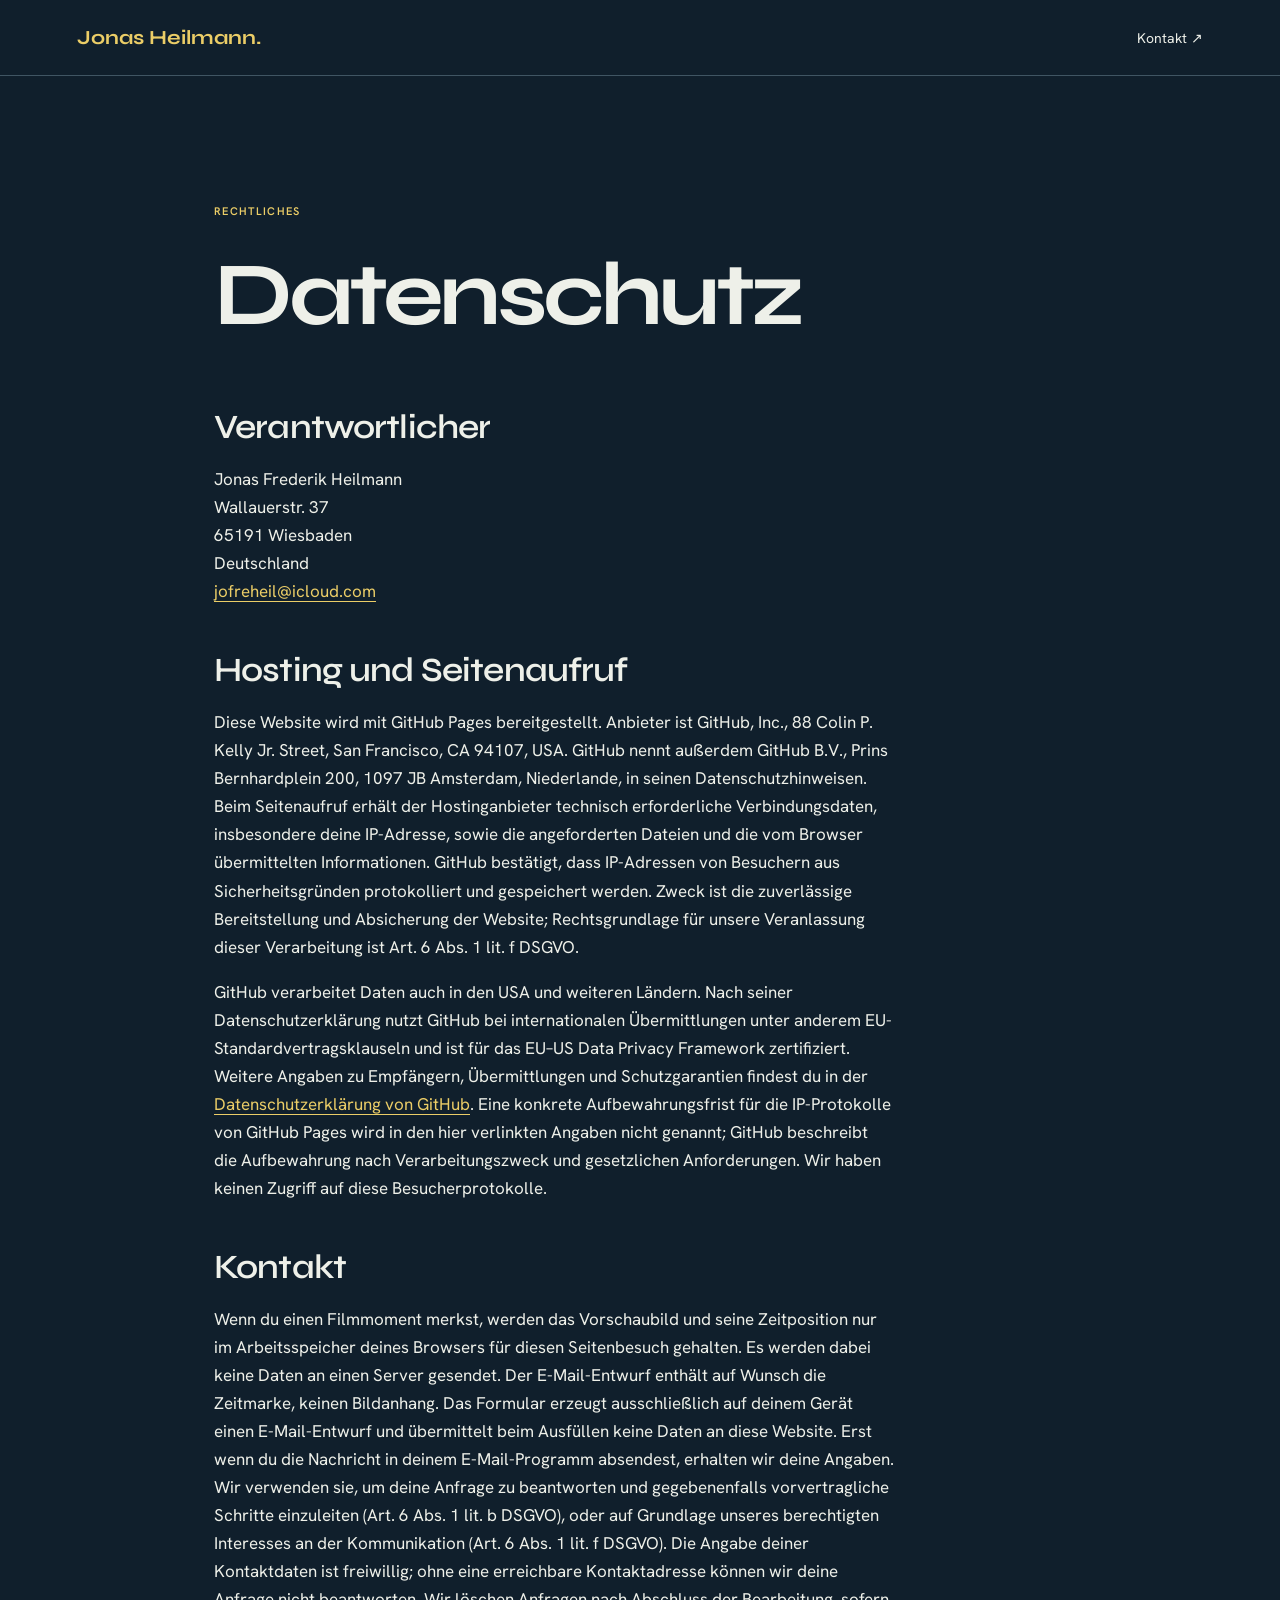
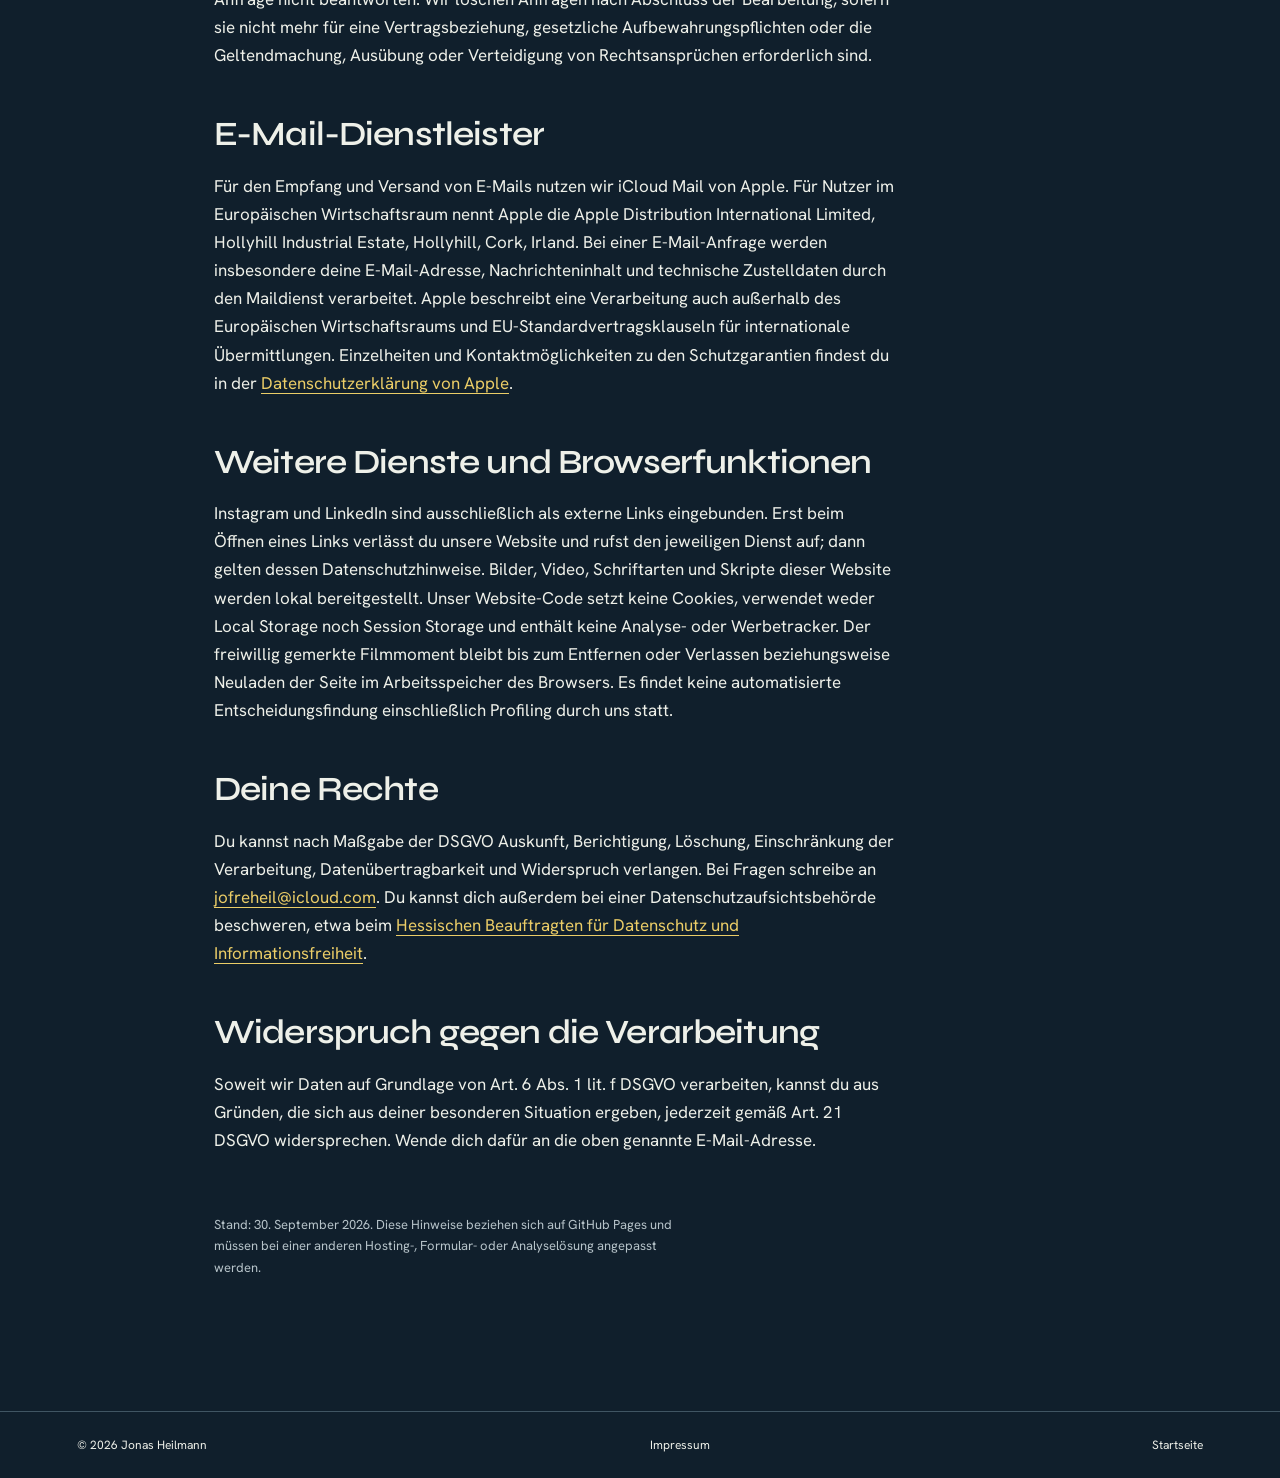
==== docs/datenschutz.html @ 72af3a59 "Publish Jonas Heilmann portfolio with scroll-driven showreel" ====
<!doctype html><html lang="de"><head><meta charset="utf-8"><meta name="viewport" content="width=device-width,initial-scale=1"><meta name="robots" content="noindex"><title>Datenschutz | Jonas Heilmann</title><link rel="stylesheet" href="legal.css"></head><body>
<header><a href="index.html">Jonas Heilmann.</a><a href="index.html#kontakt">Kontakt ↗</a></header><main>
<p class="kicker">RECHTLICHES</p><h1>Datenschutz</h1>
<h2>Verantwortlicher</h2><p>Jonas Frederik Heilmann<br>Wallauerstr. 37<br>65191 Wiesbaden<br>Deutschland<br><a href="mailto:jofreheil@icloud.com">jofreheil@icloud.com</a></p>
<h2>Hosting und Seitenaufruf</h2><p>Diese Website wird mit GitHub Pages bereitgestellt. Anbieter ist GitHub, Inc., 88 Colin P. Kelly Jr. Street, San Francisco, CA 94107, USA. GitHub nennt außerdem GitHub B.V., Prins Bernhardplein 200, 1097 JB Amsterdam, Niederlande, in seinen Datenschutzhinweisen. Beim Seitenaufruf erhält der Hostinganbieter technisch erforderliche Verbindungsdaten, insbesondere deine IP-Adresse, sowie die angeforderten Dateien und die vom Browser übermittelten Informationen. GitHub bestätigt, dass IP-Adressen von Besuchern aus Sicherheitsgründen protokolliert und gespeichert werden. Zweck ist die zuverlässige Bereitstellung und Absicherung der Website; Rechtsgrundlage für unsere Veranlassung dieser Verarbeitung ist Art. 6 Abs. 1 lit. f DSGVO.</p>
<p>GitHub verarbeitet Daten auch in den USA und weiteren Ländern. Nach seiner Datenschutzerklärung nutzt GitHub bei internationalen Übermittlungen unter anderem EU-Standardvertragsklauseln und ist für das EU–US Data Privacy Framework zertifiziert. Weitere Angaben zu Empfängern, Übermittlungen und Schutzgarantien findest du in der <a href="https://docs.github.com/en/site-policy/privacy-policies/github-general-privacy-statement">Datenschutzerklärung von GitHub</a>. Eine konkrete Aufbewahrungsfrist für die IP-Protokolle von GitHub Pages wird in den hier verlinkten Angaben nicht genannt; GitHub beschreibt die Aufbewahrung nach Verarbeitungszweck und gesetzlichen Anforderungen. Wir haben keinen Zugriff auf diese Besucherprotokolle.</p>
<h2>Kontakt</h2><p>Wenn du einen Filmmoment merkst, werden das Vorschaubild und seine Zeitposition nur im Arbeitsspeicher deines Browsers für diesen Seitenbesuch gehalten. Es werden dabei keine Daten an einen Server gesendet. Der E-Mail-Entwurf enthält auf Wunsch die Zeitmarke, keinen Bildanhang. Das Formular erzeugt ausschließlich auf deinem Gerät einen E-Mail-Entwurf und übermittelt beim Ausfüllen keine Daten an diese Website. Erst wenn du die Nachricht in deinem E-Mail-Programm absendest, erhalten wir deine Angaben. Wir verwenden sie, um deine Anfrage zu beantworten und gegebenenfalls vorvertragliche Schritte einzuleiten (Art. 6 Abs. 1 lit. b DSGVO), oder auf Grundlage unseres berechtigten Interesses an der Kommunikation (Art. 6 Abs. 1 lit. f DSGVO). Die Angabe deiner Kontaktdaten ist freiwillig; ohne eine erreichbare Kontaktadresse können wir deine Anfrage nicht beantworten. Wir löschen Anfragen nach Abschluss der Bearbeitung, sofern sie nicht mehr für eine Vertragsbeziehung, gesetzliche Aufbewahrungspflichten oder die Geltendmachung, Ausübung oder Verteidigung von Rechtsansprüchen erforderlich sind.</p>
<h2>E-Mail-Dienstleister</h2><p>Für den Empfang und Versand von E-Mails nutzen wir iCloud Mail von Apple. Für Nutzer im Europäischen Wirtschaftsraum nennt Apple die Apple Distribution International Limited, Hollyhill Industrial Estate, Hollyhill, Cork, Irland. Bei einer E-Mail-Anfrage werden insbesondere deine E-Mail-Adresse, Nachrichteninhalt und technische Zustelldaten durch den Maildienst verarbeitet. Apple beschreibt eine Verarbeitung auch außerhalb des Europäischen Wirtschaftsraums und EU-Standardvertragsklauseln für internationale Übermittlungen. Einzelheiten und Kontaktmöglichkeiten zu den Schutzgarantien findest du in der <a href="https://www.apple.com/legal/privacy/de-ww/">Datenschutzerklärung von Apple</a>.</p>
<h2>Weitere Dienste und Browserfunktionen</h2><p>Instagram und LinkedIn sind ausschließlich als externe Links eingebunden. Erst beim Öffnen eines Links verlässt du unsere Website und rufst den jeweiligen Dienst auf; dann gelten dessen Datenschutzhinweise. Bilder, Video, Schriftarten und Skripte dieser Website werden lokal bereitgestellt. Unser Website-Code setzt keine Cookies, verwendet weder Local Storage noch Session Storage und enthält keine Analyse- oder Werbetracker. Der freiwillig gemerkte Filmmoment bleibt bis zum Entfernen oder Verlassen beziehungsweise Neuladen der Seite im Arbeitsspeicher des Browsers. Es findet keine automatisierte Entscheidungsfindung einschließlich Profiling durch uns statt.</p>
<h2>Deine Rechte</h2><p>Du kannst nach Maßgabe der DSGVO Auskunft, Berichtigung, Löschung, Einschränkung der Verarbeitung, Datenübertragbarkeit und Widerspruch verlangen. Bei Fragen schreibe an <a href="mailto:jofreheil@icloud.com">jofreheil@icloud.com</a>. Du kannst dich außerdem bei einer Datenschutzaufsichtsbehörde beschweren, etwa beim <a href="https://datenschutz.hessen.de/service/beschwerde-uebermitteln">Hessischen Beauftragten für Datenschutz und Informationsfreiheit</a>.</p>
<h2>Widerspruch gegen die Verarbeitung</h2><p>Soweit wir Daten auf Grundlage von Art. 6 Abs. 1 lit. f DSGVO verarbeiten, kannst du aus Gründen, die sich aus deiner besonderen Situation ergeben, jederzeit gemäß Art. 21 DSGVO widersprechen. Wende dich dafür an die oben genannte E-Mail-Adresse.</p>
<p class="small">Stand: 30. September 2026. Diese Hinweise beziehen sich auf GitHub Pages und müssen bei einer anderen Hosting-, Formular- oder Analyselösung angepasst werden.</p>
</main><footer><span>© 2026 Jonas Heilmann</span><a href="impressum.html">Impressum</a><a href="index.html">Startseite</a></footer></body></html>
---- docs/legal.css ----
@font-face{font-family:Syne;src:url('assets/fonts/Syne-Variable.ttf') format('truetype');font-weight:400 800;font-display:swap}@font-face{font-family:'Hanken Grotesk';src:url('assets/fonts/HankenGrotesk-Variable.ttf') format('truetype');font-weight:100 900;font-display:swap}:root{font-family:'Hanken Grotesk',sans-serif;color:#eef0e9;background:#101f2c}*{box-sizing:border-box}body{margin:0}a{color:inherit;text-underline-offset:4px}a:focus-visible{outline:2px solid #ebcd67;outline-offset:5px}header,footer{padding:25px clamp(24px,6vw,95px);display:flex;justify-content:space-between;gap:25px;align-items:center;border-bottom:1px solid #405563}header a,footer a{text-decoration:none}header a:first-child{font-family:Syne,sans-serif;font-size:20px;font-weight:700;color:#ebcd67}header a:last-child{font-size:14px}main{max-width:900px;margin:auto;padding:clamp(65px,9vw,130px) 24px 120px}.kicker{font-size:11px;font-weight:600;letter-spacing:.12em;color:#ebcd67}h1,h2{font-family:Syne,sans-serif}h1{font-size:clamp(42px,7vw,90px);letter-spacing:-.05em;line-height:1.05;font-weight:700;margin:28px 0 65px;overflow-wrap:anywhere}h2{font-size:clamp(24px,3vw,34px);letter-spacing:-.025em;font-weight:600;margin:45px 0 15px;line-height:1.2}p,address{font-size:17px;line-height:1.65;max-width:68ch}address{font-style:normal}p a,address a{color:#ebcd67}.small{margin-top:60px;font-size:13px;color:#b6c3c9}footer{border-top:1px solid #405563;border-bottom:0;font-size:12px;flex-wrap:wrap}::selection{background:#ebcd67;color:#101f2c}@media(max-width:600px){header{gap:15px}header a:first-child{font-size:16px}main{padding-top:60px}}
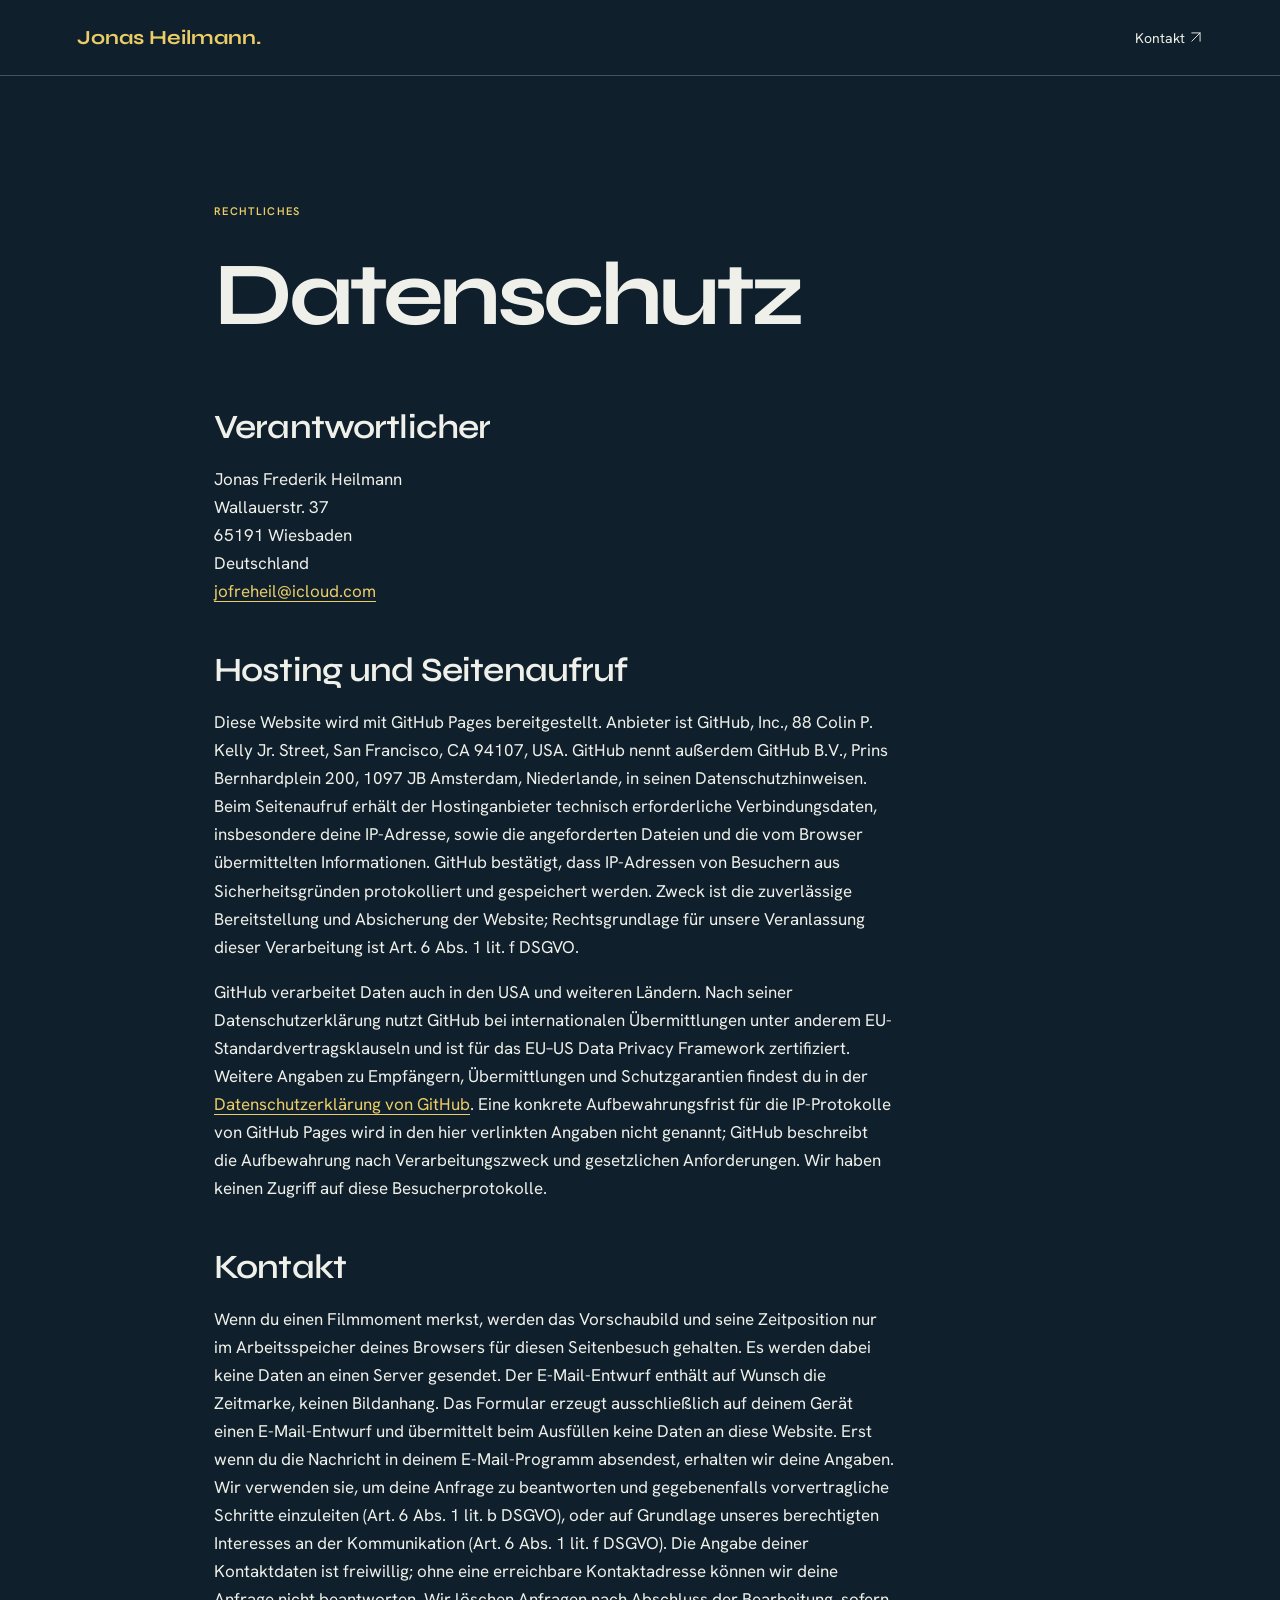
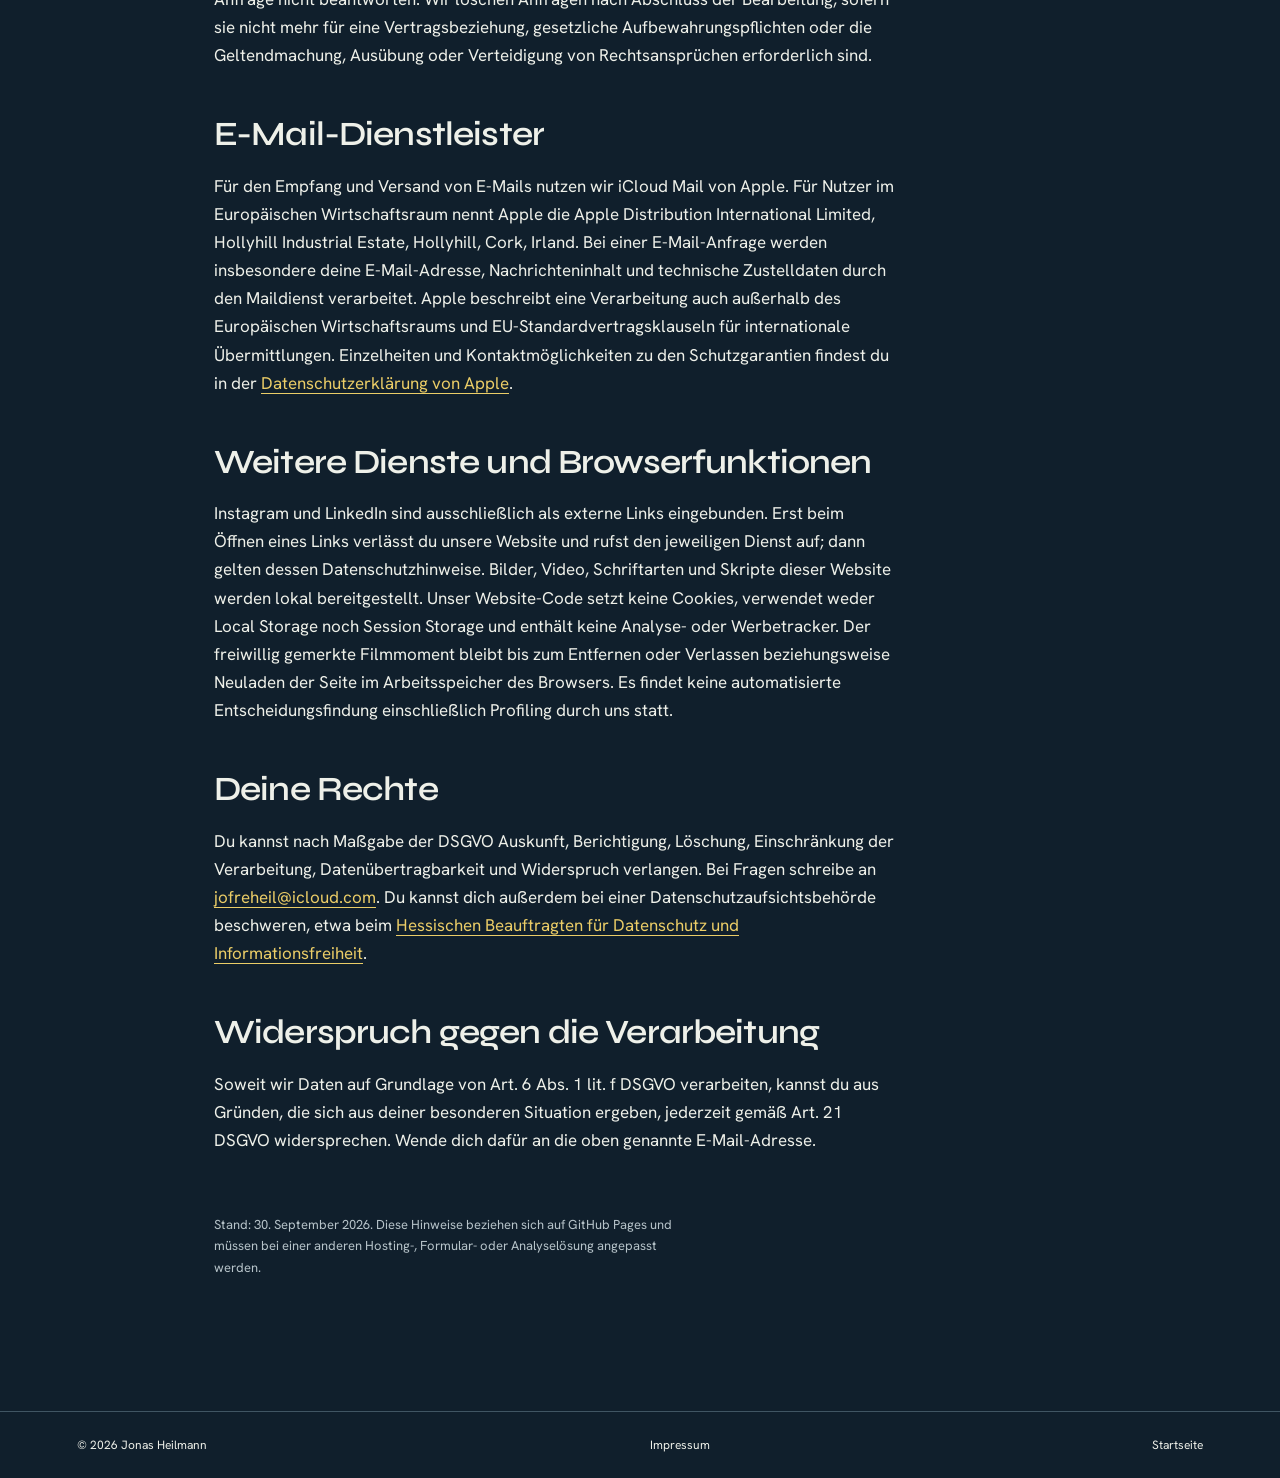
==== commit b6c14bbe: "Render link arrows as SVG instead of emoji glyphs" ====
--- a/docs/datenschutz.html
+++ b/docs/datenschutz.html
@@ -1,5 +1,5 @@
 <!doctype html><html lang="de"><head><meta charset="utf-8"><meta name="viewport" content="width=device-width,initial-scale=1"><meta name="robots" content="noindex"><title>Datenschutz | Jonas Heilmann</title><link rel="stylesheet" href="legal.css"></head><body>
-<header><a href="index.html">Jonas Heilmann.</a><a href="index.html#kontakt">Kontakt ↗</a></header><main>
+<header><a href="index.html">Jonas Heilmann.</a><a href="index.html#kontakt">Kontakt <svg xmlns="http://www.w3.org/2000/svg" width="1em" height="1em" viewBox="0 0 24 24" fill="none" stroke="currentColor" stroke-width="1.6" stroke-linecap="square" stroke-linejoin="miter" aria-hidden="true" focusable="false" style="display:inline-block;vertical-align:-.12em"><path d="M5 19 19 5M5 5h14v14"/></svg></a></header><main>
 <p class="kicker">RECHTLICHES</p><h1>Datenschutz</h1>
 <h2>Verantwortlicher</h2><p>Jonas Frederik Heilmann<br>Wallauerstr. 37<br>65191 Wiesbaden<br>Deutschland<br><a href="mailto:jofreheil@icloud.com">jofreheil@icloud.com</a></p>
 <h2>Hosting und Seitenaufruf</h2><p>Diese Website wird mit GitHub Pages bereitgestellt. Anbieter ist GitHub, Inc., 88 Colin P. Kelly Jr. Street, San Francisco, CA 94107, USA. GitHub nennt außerdem GitHub B.V., Prins Bernhardplein 200, 1097 JB Amsterdam, Niederlande, in seinen Datenschutzhinweisen. Beim Seitenaufruf erhält der Hostinganbieter technisch erforderliche Verbindungsdaten, insbesondere deine IP-Adresse, sowie die angeforderten Dateien und die vom Browser übermittelten Informationen. GitHub bestätigt, dass IP-Adressen von Besuchern aus Sicherheitsgründen protokolliert und gespeichert werden. Zweck ist die zuverlässige Bereitstellung und Absicherung der Website; Rechtsgrundlage für unsere Veranlassung dieser Verarbeitung ist Art. 6 Abs. 1 lit. f DSGVO.</p>
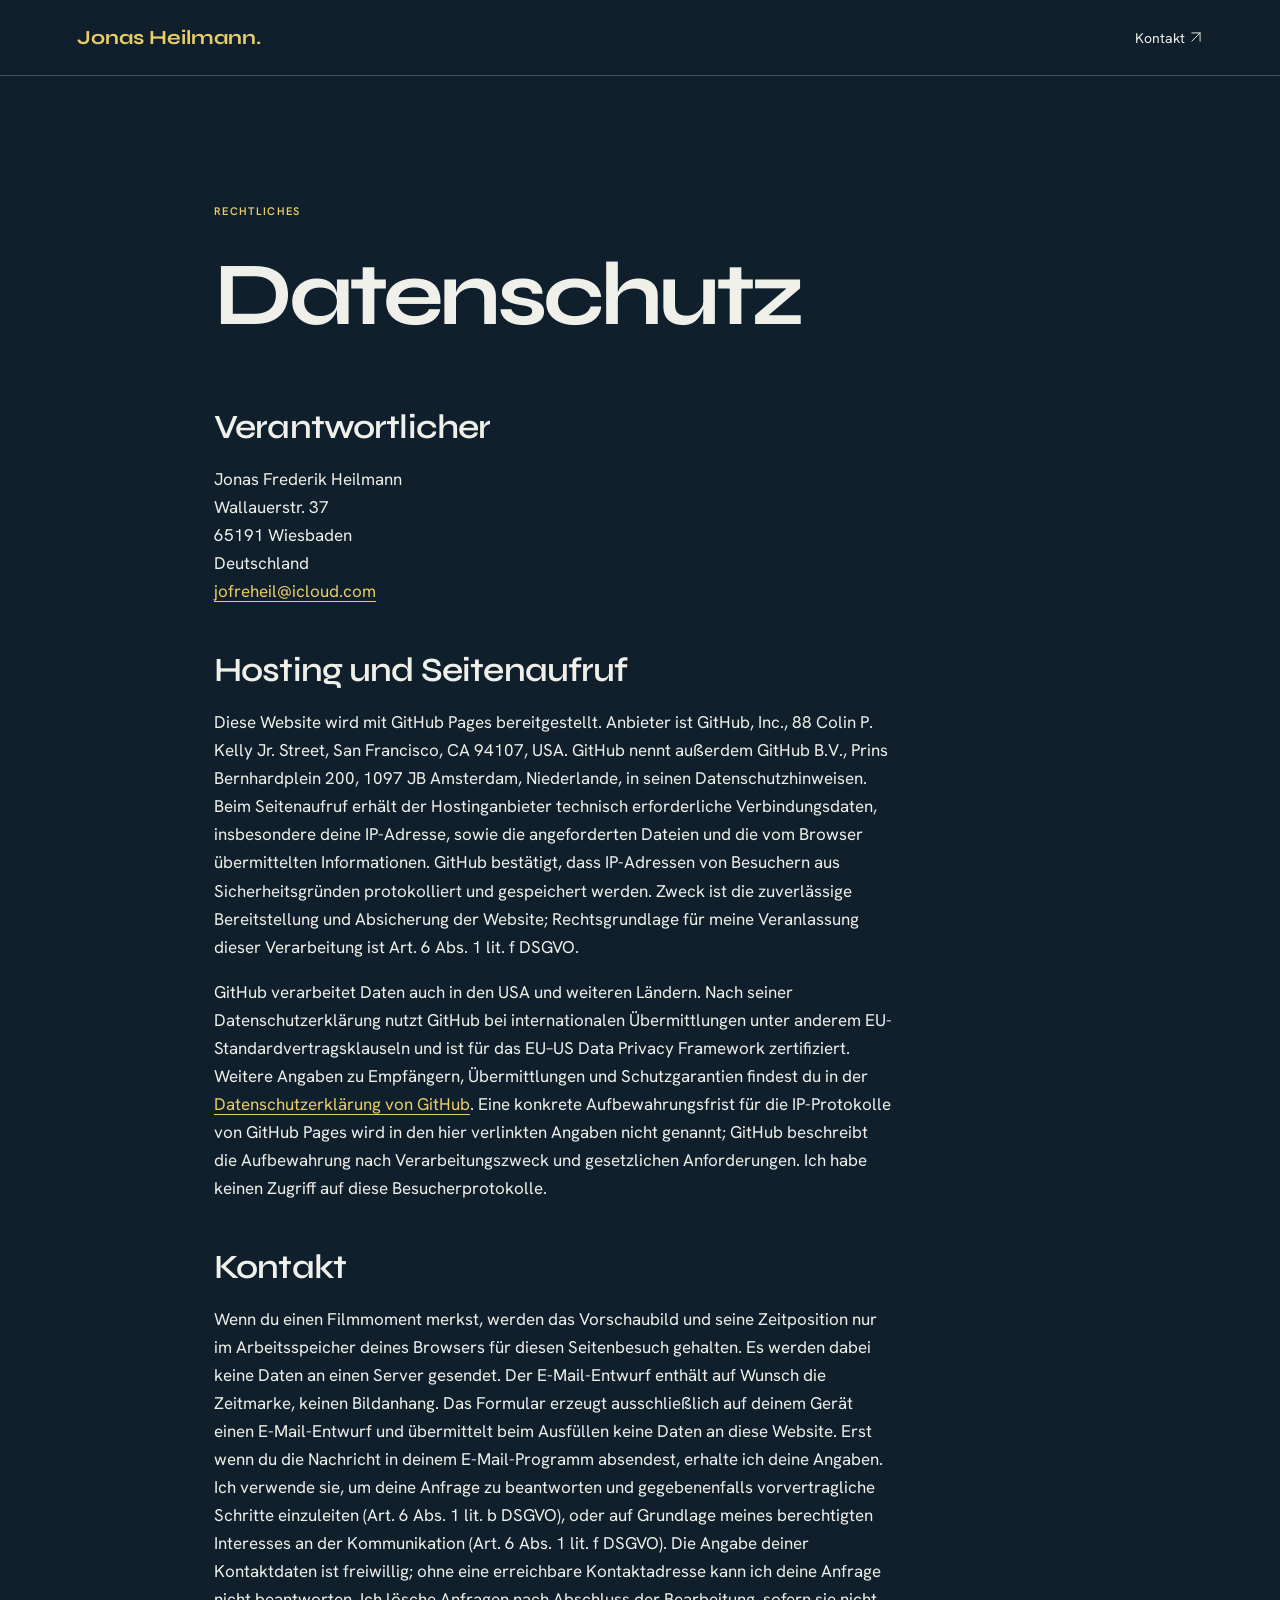
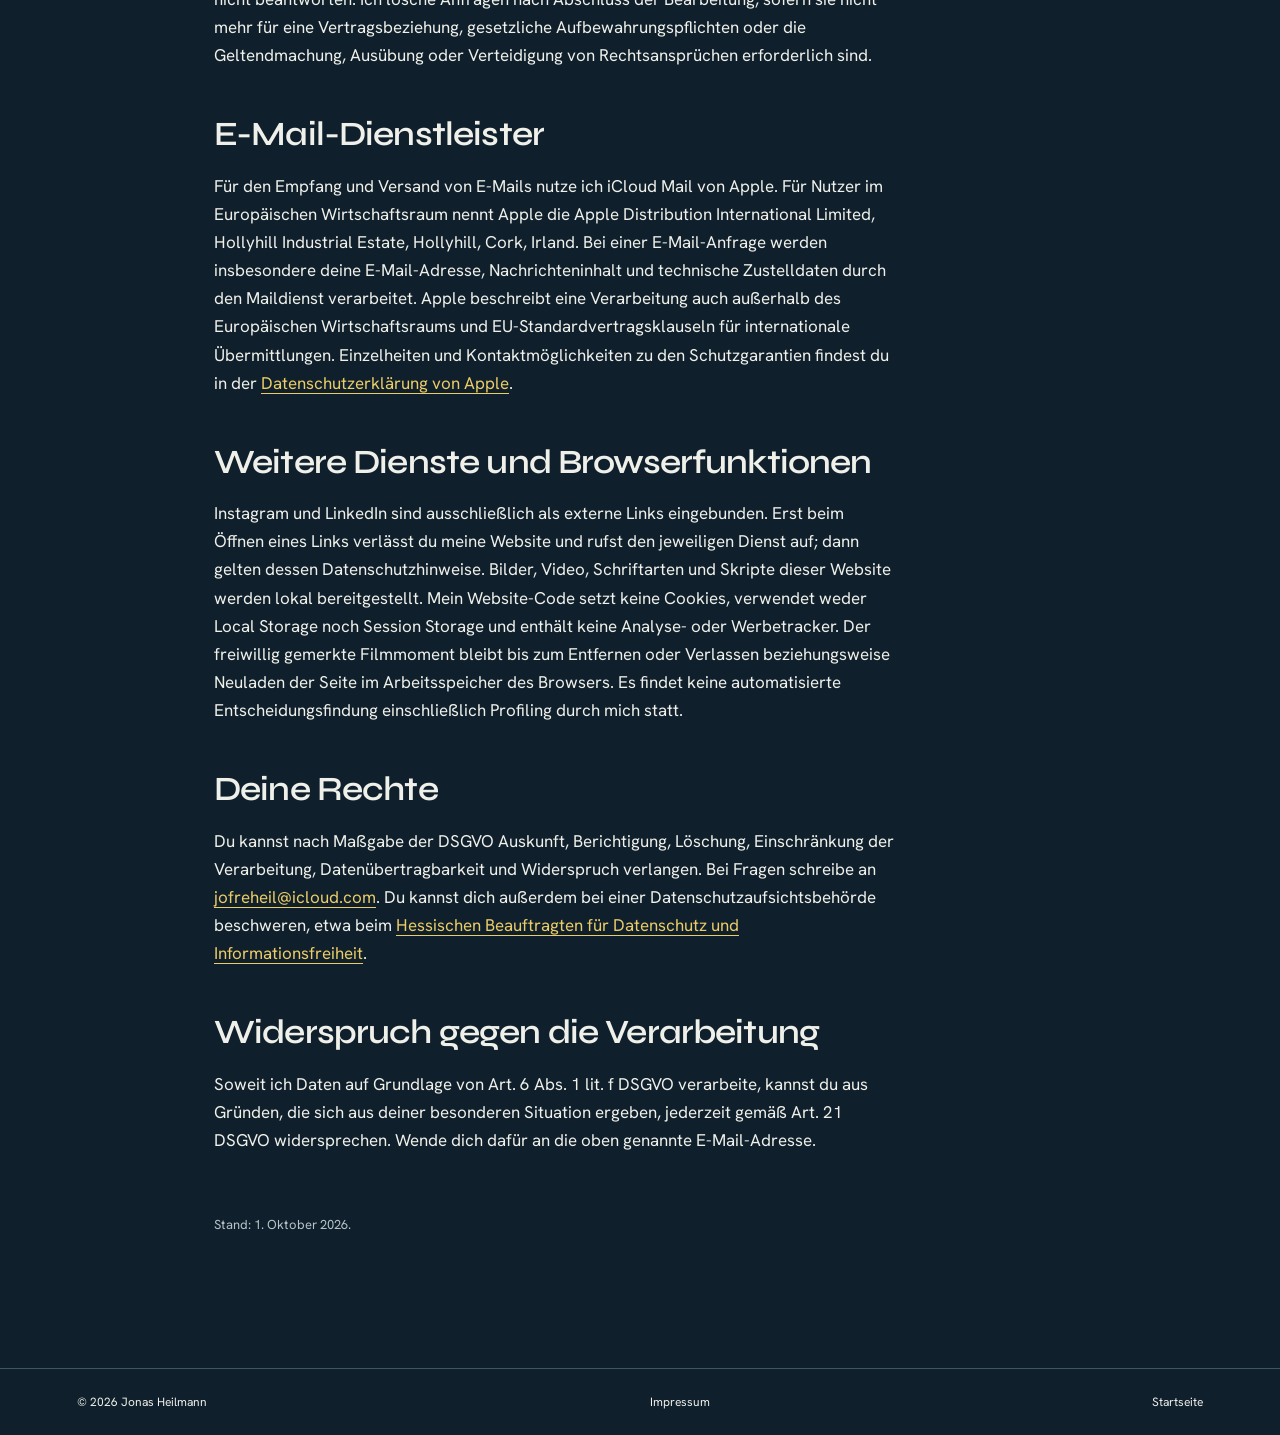
==== commit c5b488ea: "Use first-person privacy text and remove unconfirmed VAT ID" ====
--- a/docs/datenschutz.html
+++ b/docs/datenschutz.html
@@ -2,12 +2,12 @@
 <header><a href="index.html">Jonas Heilmann.</a><a href="index.html#kontakt">Kontakt <svg xmlns="http://www.w3.org/2000/svg" width="1em" height="1em" viewBox="0 0 24 24" fill="none" stroke="currentColor" stroke-width="1.6" stroke-linecap="square" stroke-linejoin="miter" aria-hidden="true" focusable="false" style="display:inline-block;vertical-align:-.12em"><path d="M5 19 19 5M5 5h14v14"/></svg></a></header><main>
 <p class="kicker">RECHTLICHES</p><h1>Datenschutz</h1>
 <h2>Verantwortlicher</h2><p>Jonas Frederik Heilmann<br>Wallauerstr. 37<br>65191 Wiesbaden<br>Deutschland<br><a href="mailto:jofreheil@icloud.com">jofreheil@icloud.com</a></p>
-<h2>Hosting und Seitenaufruf</h2><p>Diese Website wird mit GitHub Pages bereitgestellt. Anbieter ist GitHub, Inc., 88 Colin P. Kelly Jr. Street, San Francisco, CA 94107, USA. GitHub nennt außerdem GitHub B.V., Prins Bernhardplein 200, 1097 JB Amsterdam, Niederlande, in seinen Datenschutzhinweisen. Beim Seitenaufruf erhält der Hostinganbieter technisch erforderliche Verbindungsdaten, insbesondere deine IP-Adresse, sowie die angeforderten Dateien und die vom Browser übermittelten Informationen. GitHub bestätigt, dass IP-Adressen von Besuchern aus Sicherheitsgründen protokolliert und gespeichert werden. Zweck ist die zuverlässige Bereitstellung und Absicherung der Website; Rechtsgrundlage für unsere Veranlassung dieser Verarbeitung ist Art. 6 Abs. 1 lit. f DSGVO.</p>
-<p>GitHub verarbeitet Daten auch in den USA und weiteren Ländern. Nach seiner Datenschutzerklärung nutzt GitHub bei internationalen Übermittlungen unter anderem EU-Standardvertragsklauseln und ist für das EU–US Data Privacy Framework zertifiziert. Weitere Angaben zu Empfängern, Übermittlungen und Schutzgarantien findest du in der <a href="https://docs.github.com/en/site-policy/privacy-policies/github-general-privacy-statement">Datenschutzerklärung von GitHub</a>. Eine konkrete Aufbewahrungsfrist für die IP-Protokolle von GitHub Pages wird in den hier verlinkten Angaben nicht genannt; GitHub beschreibt die Aufbewahrung nach Verarbeitungszweck und gesetzlichen Anforderungen. Wir haben keinen Zugriff auf diese Besucherprotokolle.</p>
-<h2>Kontakt</h2><p>Wenn du einen Filmmoment merkst, werden das Vorschaubild und seine Zeitposition nur im Arbeitsspeicher deines Browsers für diesen Seitenbesuch gehalten. Es werden dabei keine Daten an einen Server gesendet. Der E-Mail-Entwurf enthält auf Wunsch die Zeitmarke, keinen Bildanhang. Das Formular erzeugt ausschließlich auf deinem Gerät einen E-Mail-Entwurf und übermittelt beim Ausfüllen keine Daten an diese Website. Erst wenn du die Nachricht in deinem E-Mail-Programm absendest, erhalten wir deine Angaben. Wir verwenden sie, um deine Anfrage zu beantworten und gegebenenfalls vorvertragliche Schritte einzuleiten (Art. 6 Abs. 1 lit. b DSGVO), oder auf Grundlage unseres berechtigten Interesses an der Kommunikation (Art. 6 Abs. 1 lit. f DSGVO). Die Angabe deiner Kontaktdaten ist freiwillig; ohne eine erreichbare Kontaktadresse können wir deine Anfrage nicht beantworten. Wir löschen Anfragen nach Abschluss der Bearbeitung, sofern sie nicht mehr für eine Vertragsbeziehung, gesetzliche Aufbewahrungspflichten oder die Geltendmachung, Ausübung oder Verteidigung von Rechtsansprüchen erforderlich sind.</p>
-<h2>E-Mail-Dienstleister</h2><p>Für den Empfang und Versand von E-Mails nutzen wir iCloud Mail von Apple. Für Nutzer im Europäischen Wirtschaftsraum nennt Apple die Apple Distribution International Limited, Hollyhill Industrial Estate, Hollyhill, Cork, Irland. Bei einer E-Mail-Anfrage werden insbesondere deine E-Mail-Adresse, Nachrichteninhalt und technische Zustelldaten durch den Maildienst verarbeitet. Apple beschreibt eine Verarbeitung auch außerhalb des Europäischen Wirtschaftsraums und EU-Standardvertragsklauseln für internationale Übermittlungen. Einzelheiten und Kontaktmöglichkeiten zu den Schutzgarantien findest du in der <a href="https://www.apple.com/legal/privacy/de-ww/">Datenschutzerklärung von Apple</a>.</p>
-<h2>Weitere Dienste und Browserfunktionen</h2><p>Instagram und LinkedIn sind ausschließlich als externe Links eingebunden. Erst beim Öffnen eines Links verlässt du unsere Website und rufst den jeweiligen Dienst auf; dann gelten dessen Datenschutzhinweise. Bilder, Video, Schriftarten und Skripte dieser Website werden lokal bereitgestellt. Unser Website-Code setzt keine Cookies, verwendet weder Local Storage noch Session Storage und enthält keine Analyse- oder Werbetracker. Der freiwillig gemerkte Filmmoment bleibt bis zum Entfernen oder Verlassen beziehungsweise Neuladen der Seite im Arbeitsspeicher des Browsers. Es findet keine automatisierte Entscheidungsfindung einschließlich Profiling durch uns statt.</p>
+<h2>Hosting und Seitenaufruf</h2><p>Diese Website wird mit GitHub Pages bereitgestellt. Anbieter ist GitHub, Inc., 88 Colin P. Kelly Jr. Street, San Francisco, CA 94107, USA. GitHub nennt außerdem GitHub B.V., Prins Bernhardplein 200, 1097 JB Amsterdam, Niederlande, in seinen Datenschutzhinweisen. Beim Seitenaufruf erhält der Hostinganbieter technisch erforderliche Verbindungsdaten, insbesondere deine IP-Adresse, sowie die angeforderten Dateien und die vom Browser übermittelten Informationen. GitHub bestätigt, dass IP-Adressen von Besuchern aus Sicherheitsgründen protokolliert und gespeichert werden. Zweck ist die zuverlässige Bereitstellung und Absicherung der Website; Rechtsgrundlage für meine Veranlassung dieser Verarbeitung ist Art. 6 Abs. 1 lit. f DSGVO.</p>
+<p>GitHub verarbeitet Daten auch in den USA und weiteren Ländern. Nach seiner Datenschutzerklärung nutzt GitHub bei internationalen Übermittlungen unter anderem EU-Standardvertragsklauseln und ist für das EU–US Data Privacy Framework zertifiziert. Weitere Angaben zu Empfängern, Übermittlungen und Schutzgarantien findest du in der <a href="https://docs.github.com/en/site-policy/privacy-policies/github-general-privacy-statement">Datenschutzerklärung von GitHub</a>. Eine konkrete Aufbewahrungsfrist für die IP-Protokolle von GitHub Pages wird in den hier verlinkten Angaben nicht genannt; GitHub beschreibt die Aufbewahrung nach Verarbeitungszweck und gesetzlichen Anforderungen. Ich habe keinen Zugriff auf diese Besucherprotokolle.</p>
+<h2>Kontakt</h2><p>Wenn du einen Filmmoment merkst, werden das Vorschaubild und seine Zeitposition nur im Arbeitsspeicher deines Browsers für diesen Seitenbesuch gehalten. Es werden dabei keine Daten an einen Server gesendet. Der E-Mail-Entwurf enthält auf Wunsch die Zeitmarke, keinen Bildanhang. Das Formular erzeugt ausschließlich auf deinem Gerät einen E-Mail-Entwurf und übermittelt beim Ausfüllen keine Daten an diese Website. Erst wenn du die Nachricht in deinem E-Mail-Programm absendest, erhalte ich deine Angaben. Ich verwende sie, um deine Anfrage zu beantworten und gegebenenfalls vorvertragliche Schritte einzuleiten (Art. 6 Abs. 1 lit. b DSGVO), oder auf Grundlage meines berechtigten Interesses an der Kommunikation (Art. 6 Abs. 1 lit. f DSGVO). Die Angabe deiner Kontaktdaten ist freiwillig; ohne eine erreichbare Kontaktadresse kann ich deine Anfrage nicht beantworten. Ich lösche Anfragen nach Abschluss der Bearbeitung, sofern sie nicht mehr für eine Vertragsbeziehung, gesetzliche Aufbewahrungspflichten oder die Geltendmachung, Ausübung oder Verteidigung von Rechtsansprüchen erforderlich sind.</p>
+<h2>E-Mail-Dienstleister</h2><p>Für den Empfang und Versand von E-Mails nutze ich iCloud Mail von Apple. Für Nutzer im Europäischen Wirtschaftsraum nennt Apple die Apple Distribution International Limited, Hollyhill Industrial Estate, Hollyhill, Cork, Irland. Bei einer E-Mail-Anfrage werden insbesondere deine E-Mail-Adresse, Nachrichteninhalt und technische Zustelldaten durch den Maildienst verarbeitet. Apple beschreibt eine Verarbeitung auch außerhalb des Europäischen Wirtschaftsraums und EU-Standardvertragsklauseln für internationale Übermittlungen. Einzelheiten und Kontaktmöglichkeiten zu den Schutzgarantien findest du in der <a href="https://www.apple.com/legal/privacy/de-ww/">Datenschutzerklärung von Apple</a>.</p>
+<h2>Weitere Dienste und Browserfunktionen</h2><p>Instagram und LinkedIn sind ausschließlich als externe Links eingebunden. Erst beim Öffnen eines Links verlässt du meine Website und rufst den jeweiligen Dienst auf; dann gelten dessen Datenschutzhinweise. Bilder, Video, Schriftarten und Skripte dieser Website werden lokal bereitgestellt. Mein Website-Code setzt keine Cookies, verwendet weder Local Storage noch Session Storage und enthält keine Analyse- oder Werbetracker. Der freiwillig gemerkte Filmmoment bleibt bis zum Entfernen oder Verlassen beziehungsweise Neuladen der Seite im Arbeitsspeicher des Browsers. Es findet keine automatisierte Entscheidungsfindung einschließlich Profiling durch mich statt.</p>
 <h2>Deine Rechte</h2><p>Du kannst nach Maßgabe der DSGVO Auskunft, Berichtigung, Löschung, Einschränkung der Verarbeitung, Datenübertragbarkeit und Widerspruch verlangen. Bei Fragen schreibe an <a href="mailto:jofreheil@icloud.com">jofreheil@icloud.com</a>. Du kannst dich außerdem bei einer Datenschutzaufsichtsbehörde beschweren, etwa beim <a href="https://datenschutz.hessen.de/service/beschwerde-uebermitteln">Hessischen Beauftragten für Datenschutz und Informationsfreiheit</a>.</p>
-<h2>Widerspruch gegen die Verarbeitung</h2><p>Soweit wir Daten auf Grundlage von Art. 6 Abs. 1 lit. f DSGVO verarbeiten, kannst du aus Gründen, die sich aus deiner besonderen Situation ergeben, jederzeit gemäß Art. 21 DSGVO widersprechen. Wende dich dafür an die oben genannte E-Mail-Adresse.</p>
-<p class="small">Stand: 30. September 2026. Diese Hinweise beziehen sich auf GitHub Pages und müssen bei einer anderen Hosting-, Formular- oder Analyselösung angepasst werden.</p>
+<h2>Widerspruch gegen die Verarbeitung</h2><p>Soweit ich Daten auf Grundlage von Art. 6 Abs. 1 lit. f DSGVO verarbeite, kannst du aus Gründen, die sich aus deiner besonderen Situation ergeben, jederzeit gemäß Art. 21 DSGVO widersprechen. Wende dich dafür an die oben genannte E-Mail-Adresse.</p>
+<p class="small">Stand: 1. Oktober 2026.</p>
 </main><footer><span>© 2026 Jonas Heilmann</span><a href="impressum.html">Impressum</a><a href="index.html">Startseite</a></footer></body></html>
